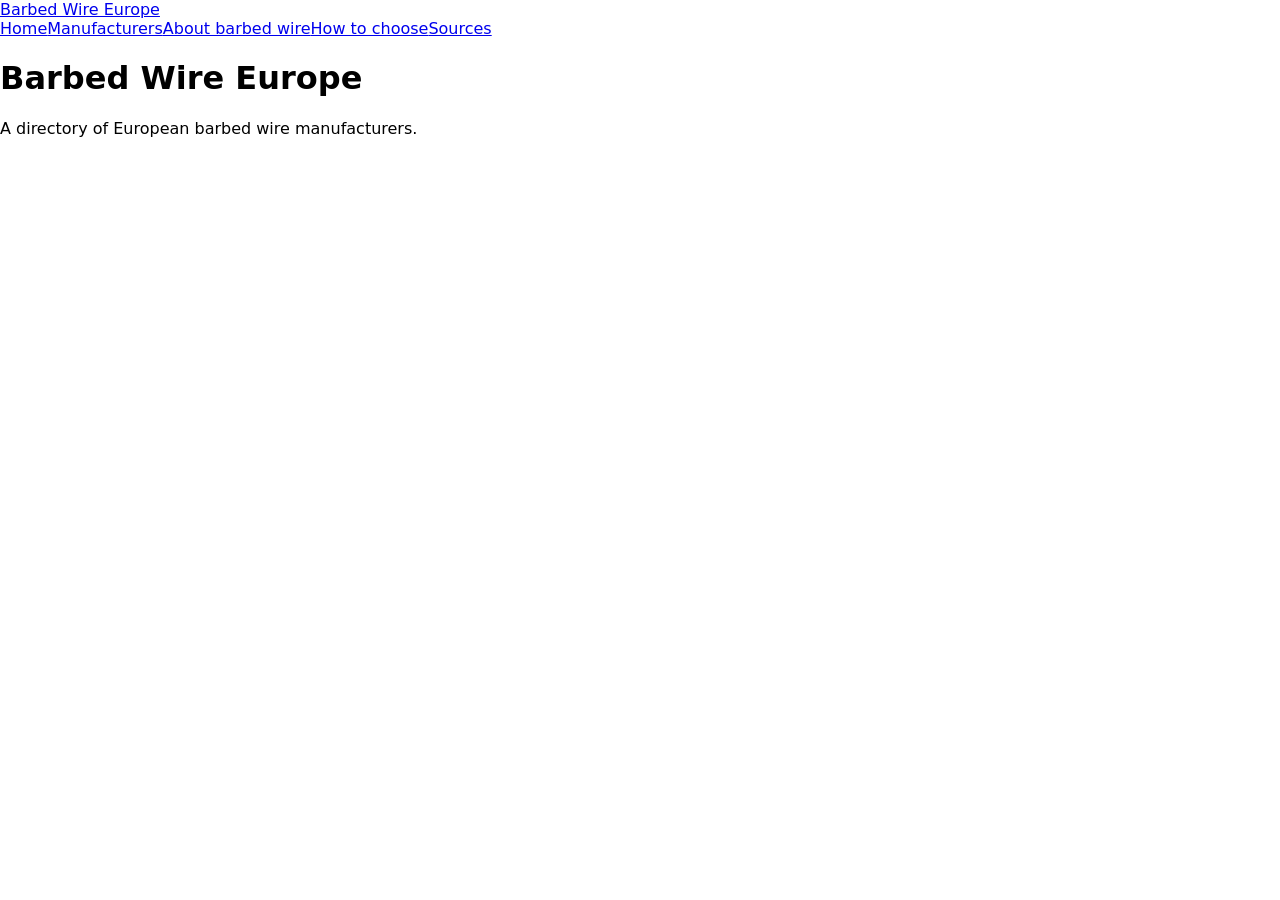
==== index.html @ ef40dda9 "Scaffold: pages, styles and scripts" ====
<!doctype html>
<html lang="en">
<head>
<meta charset="utf-8">
<meta name="viewport" content="width=device-width, initial-scale=1">
<title>Barbed Wire Europe | Barbed Wire Europe</title>
<link rel="stylesheet" href="css/tokens.css">
<link rel="stylesheet" href="css/layout.css">
<link rel="stylesheet" href="css/site.css">
</head>
<body>
<a class="skip" href="#main">Skip to content</a>
<header class="site-header"><a class="brand" href="./index.html">Barbed Wire Europe</a>
<nav aria-label="Main"><a href="index.html">Home</a><a href="pages/manufacturers.html">Manufacturers</a><a href="pages/about.html">About barbed wire</a><a href="pages/how-to-choose.html">How to choose</a><a href="pages/sources.html">Sources</a></nav></header>
<main id="main">
<h1>Barbed Wire Europe</h1>
<!-- content: build.fullstack -->
</main>
<footer class="site-footer"><p>A directory of European barbed wire manufacturers.</p></footer>
<script src="js/nav.js"></script>
<script src="js/app.js"></script>
</body>
</html>
---- css/tokens.css ----
:root{/* design tokens: designer */}
---- css/layout.css ----
/* layout: ui/ux */
---- css/site.css ----
body{font-family:system-ui,sans-serif;margin:0}
.skip{position:absolute;left:-999px}.skip:focus{left:0}
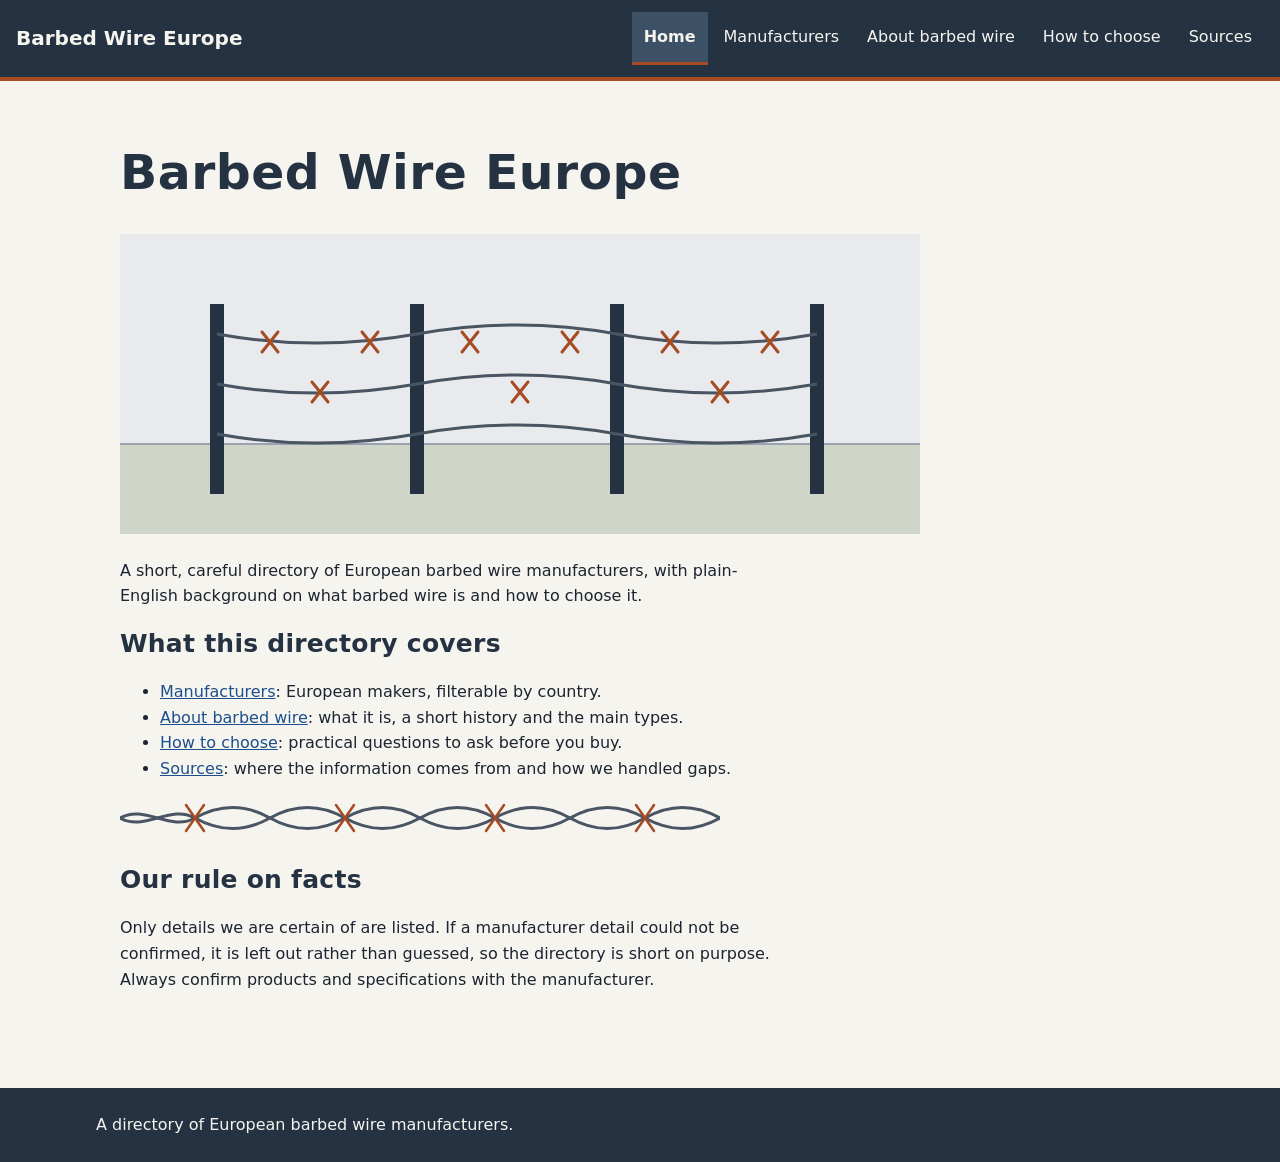
==== commit bbb6320e: "Add page content, country filter and illustrations" ====
--- a/index.html
+++ b/index.html
@@ -14,7 +14,18 @@
 <nav aria-label="Main"><a href="index.html">Home</a><a href="pages/manufacturers.html">Manufacturers</a><a href="pages/about.html">About barbed wire</a><a href="pages/how-to-choose.html">How to choose</a><a href="pages/sources.html">Sources</a></nav></header>
 <main id="main">
 <h1>Barbed Wire Europe</h1>
-<!-- content: build.fullstack -->
+<img src="assets/hero-fence.svg" alt="Illustration of a barbed wire fence across open countryside" style="max-width:100%;height:auto">
+<p class="lead">A short, careful directory of European barbed wire manufacturers, with plain-English background on what barbed wire is and how to choose it.</p>
+<h2>What this directory covers</h2>
+<ul>
+<li><a href="pages/manufacturers.html">Manufacturers</a>: European makers, filterable by country.</li>
+<li><a href="pages/about.html">About barbed wire</a>: what it is, a short history and the main types.</li>
+<li><a href="pages/how-to-choose.html">How to choose</a>: practical questions to ask before you buy.</li>
+<li><a href="pages/sources.html">Sources</a>: where the information comes from and how we handled gaps.</li>
+</ul>
+<img src="assets/wire-divider.svg" alt="" role="presentation" style="max-width:100%;height:auto">
+<h2>Our rule on facts</h2>
+<p>Only details we are certain of are listed. If a manufacturer detail could not be confirmed, it is left out rather than guessed, so the directory is short on purpose. Always confirm products and specifications with the manufacturer.</p>
 </main>
 <footer class="site-footer"><p>A directory of European barbed wire manufacturers.</p></footer>
 <script src="js/nav.js"></script>
--- a/css/tokens.css
+++ b/css/tokens.css
@@ -1 +1,55 @@
-:root{/* design tokens: designer */}
+/* Design tokens: barbed-wire-europe. Industrial, trustworthy.
+   Palette: galvanised steel greys, deep iron-blue ink, rust accent on warm paper.
+   Contrast (AA): ink on paper 14.6:1, steel-700 on paper 7.4:1, rust-600 on paper 5.3:1,
+   paper on iron-800 12.9:1, paper on rust-700 7.1:1.
+   Type: system stacks only. Sans for body, a heavy condensed-feeling sans for headings,
+   mono for dates and specs. Scale is a 1.25 ratio from 1rem. */
+:root {
+  --color-paper: #f6f4ef;
+  --color-surface: #ffffff;
+  --color-ink: #1b2430;
+  --color-iron-800: #243241;
+  --color-iron-600: #3c5066;
+  --color-steel-700: #4a5563;
+  --color-steel-400: #9aa3ad;
+  --color-steel-200: #d5d9de;
+  --color-steel-100: #e8eaed;
+  --color-rust-600: #a64b22;
+  --color-rust-700: #8a3b17;
+  --color-focus: #0b63ce;
+  --color-link: #1d4f8c;
+
+  --font-body: system-ui, -apple-system, "Segoe UI", Roboto, "Helvetica Neue", Arial, sans-serif;
+  --font-heading: "Arial Narrow", "Helvetica Neue", "Segoe UI", system-ui, sans-serif;
+  --font-mono: ui-monospace, SFMono-Regular, Menlo, Consolas, monospace;
+
+  --text-xs: 0.8rem;
+  --text-sm: 0.9rem;
+  --text-base: 1rem;
+  --text-md: 1.25rem;
+  --text-lg: 1.563rem;
+  --text-xl: 1.953rem;
+  --text-2xl: 2.441rem;
+  --text-3xl: 3.052rem;
+  --leading-tight: 1.15;
+  --leading-body: 1.6;
+  --weight-heading: 800;
+  --tracking-heading: 0.01em;
+
+  --space-1: 0.25rem;
+  --space-2: 0.5rem;
+  --space-3: 0.75rem;
+  --space-4: 1rem;
+  --space-5: 1.5rem;
+  --space-6: 2rem;
+  --space-7: 3rem;
+  --space-8: 4.5rem;
+
+  --radius-sm: 2px;
+  --radius-md: 4px;
+  --radius-lg: 8px;
+  --border-width: 1px;
+  --shadow-card: 0 1px 2px rgba(27, 36, 48, 0.12), 0 4px 12px rgba(27, 36, 48, 0.08);
+  --content-width: 68rem;
+  --measure: 66ch;
+}
--- a/css/layout.css
+++ b/css/layout.css
@@ -1 +1,63 @@
-/* layout: ui/ux */
+/* layout: ui/ux. Mobile first; colours and type come from tokens.css */
+*,*::before,*::after{box-sizing:border-box}
+html{-webkit-text-size-adjust:100%}
+body{margin:0;background:var(--color-paper);color:var(--color-ink);font-family:var(--font-body);font-size:var(--text-base);line-height:var(--leading-body)}
+img,svg{max-width:100%;height:auto}
+h1,h2,h3,h4{font-family:var(--font-heading);font-weight:var(--weight-heading);letter-spacing:var(--tracking-heading);line-height:var(--leading-tight);color:var(--color-iron-800)}
+h1{font-size:var(--text-xl)}h2{font-size:var(--text-lg)}h3{font-size:var(--text-md)}
+a{color:var(--color-link)}
+:focus-visible{outline:3px solid var(--color-focus);outline-offset:2px}
+
+.skip{position:absolute;left:var(--space-2);top:-4rem;z-index:100;padding:var(--space-2) var(--space-4);background:var(--color-iron-800);color:var(--color-paper);border-radius:var(--radius-md);text-decoration:none}
+.skip:focus{top:var(--space-2)}
+
+/* header + nav */
+.site-header{background:var(--color-iron-800);color:var(--color-paper);border-bottom:4px solid var(--color-rust-600);display:flex;flex-wrap:wrap;align-items:center;justify-content:space-between;gap:var(--space-2) var(--space-5);padding:var(--space-3) var(--space-4)}
+.brand{font-family:var(--font-heading);font-weight:var(--weight-heading);font-size:var(--text-md);color:var(--color-paper);text-decoration:none;padding:var(--space-1) 0}
+.nav-toggle{display:none;font:inherit;background:transparent;color:var(--color-paper);border:var(--border-width) solid var(--color-steel-400);border-radius:var(--radius-md);padding:var(--space-2) var(--space-3);min-height:44px;cursor:pointer}
+.site-header nav{flex-basis:100%}
+.site-header nav a{display:block;color:var(--color-paper);text-decoration:none;padding:var(--space-3) var(--space-2);min-height:44px;border-bottom:var(--border-width) solid var(--color-iron-600)}
+.site-header nav a:hover{background:var(--color-iron-600)}
+.site-header nav a[aria-current="page"]{font-weight:700;border-bottom:3px solid var(--color-rust-600);background:var(--color-iron-600)}
+.js .nav-toggle{display:inline-block}
+.js .site-header nav[data-collapsed="true"]{display:none}
+
+/* page */
+main{max-width:var(--content-width);margin:0 auto;padding:var(--space-5) var(--space-4)}
+main p,main li{max-width:var(--measure)}
+.site-footer{background:var(--color-iron-800);color:var(--color-paper);padding:var(--space-5) var(--space-4);margin-top:var(--space-7)}
+.site-footer p{max-width:var(--content-width);margin:0 auto}
+.site-footer a{color:var(--color-paper)}
+
+/* cards: <ul class="cards"><li class="card">...</li></ul> */
+.cards{list-style:none;margin:var(--space-5) 0;padding:0;display:grid;grid-template-columns:1fr;gap:var(--space-4)}
+.card{background:var(--color-surface);border:var(--border-width) solid var(--color-steel-200);border-radius:var(--radius-lg);box-shadow:var(--shadow-card);padding:var(--space-4)}
+.card h2,.card h3{margin-top:0}
+
+/* tables: wrap in <div class="table-wrap" tabindex="0" role="region" aria-label="...">; on phones rows stack,
+   give each td a data-label for its column name */
+.table-wrap{overflow-x:auto;margin:var(--space-5) 0}
+table{border-collapse:collapse;width:100%;background:var(--color-surface)}
+caption{text-align:left;font-weight:700;padding:var(--space-2) 0}
+th,td{text-align:left;padding:var(--space-3);border-bottom:var(--border-width) solid var(--color-steel-200);vertical-align:top}
+th{background:var(--color-steel-100);color:var(--color-iron-800)}
+@media (max-width:39.99rem){
+  .stack-table thead{position:absolute;left:-999px}
+  .stack-table tr{display:block;margin-bottom:var(--space-4);border:var(--border-width) solid var(--color-steel-200);border-radius:var(--radius-md)}
+  .stack-table td{display:block;border-bottom:var(--border-width) solid var(--color-steel-100)}
+  .stack-table td::before{content:attr(data-label);display:block;font-size:var(--text-xs);text-transform:uppercase;letter-spacing:.05em;color:var(--color-steel-700)}
+}
+
+@media (min-width:40rem){
+  h1{font-size:var(--text-2xl)}
+  .cards{grid-template-columns:repeat(2,1fr)}
+  main{padding:var(--space-6) var(--space-5)}
+}
+@media (min-width:60rem){
+  h1{font-size:var(--text-3xl)}
+  .cards{grid-template-columns:repeat(3,1fr)}
+  .nav-toggle{display:none!important}
+  .site-header nav,.js .site-header nav[data-collapsed="true"]{display:flex;flex-basis:auto;gap:var(--space-1)}
+  .site-header nav a{border-bottom:3px solid transparent;padding:var(--space-3)}
+}
+@media (prefers-reduced-motion:reduce){*{scroll-behavior:auto!important;transition:none!important;animation:none!important}}
